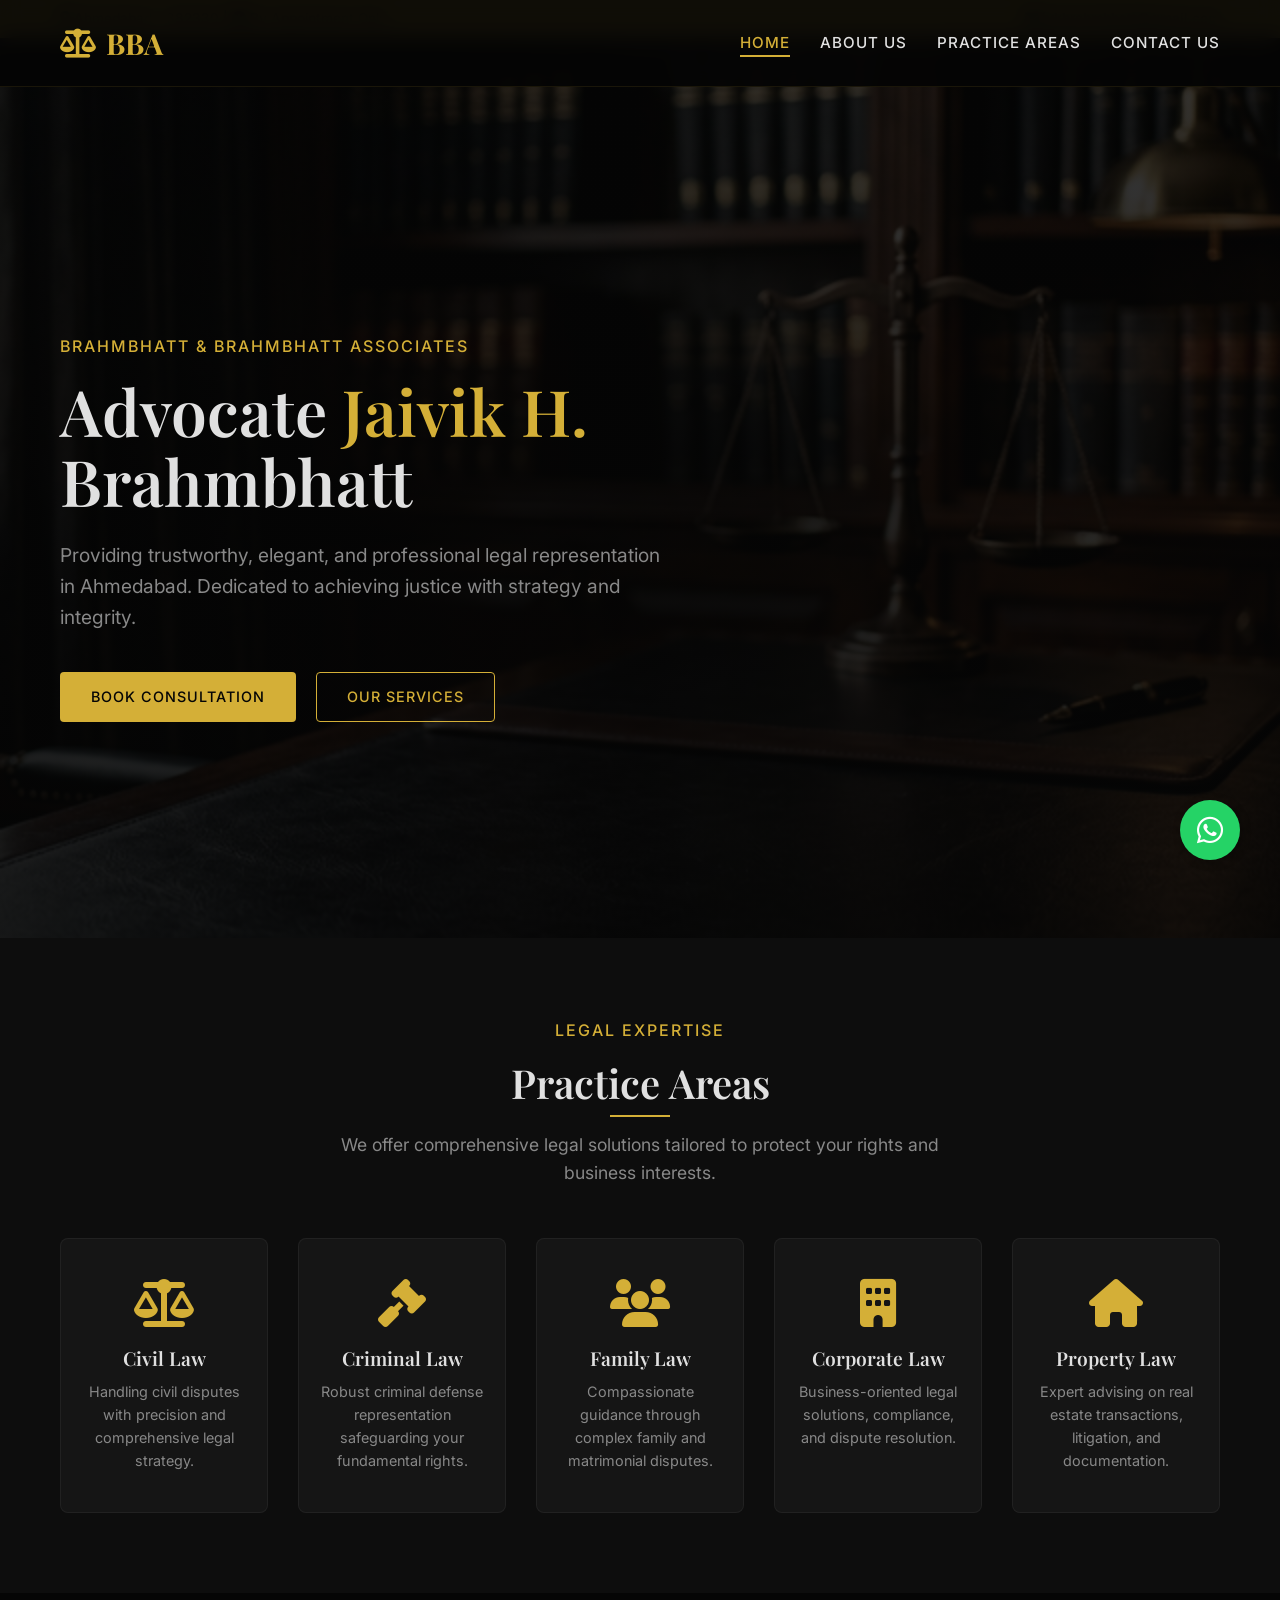
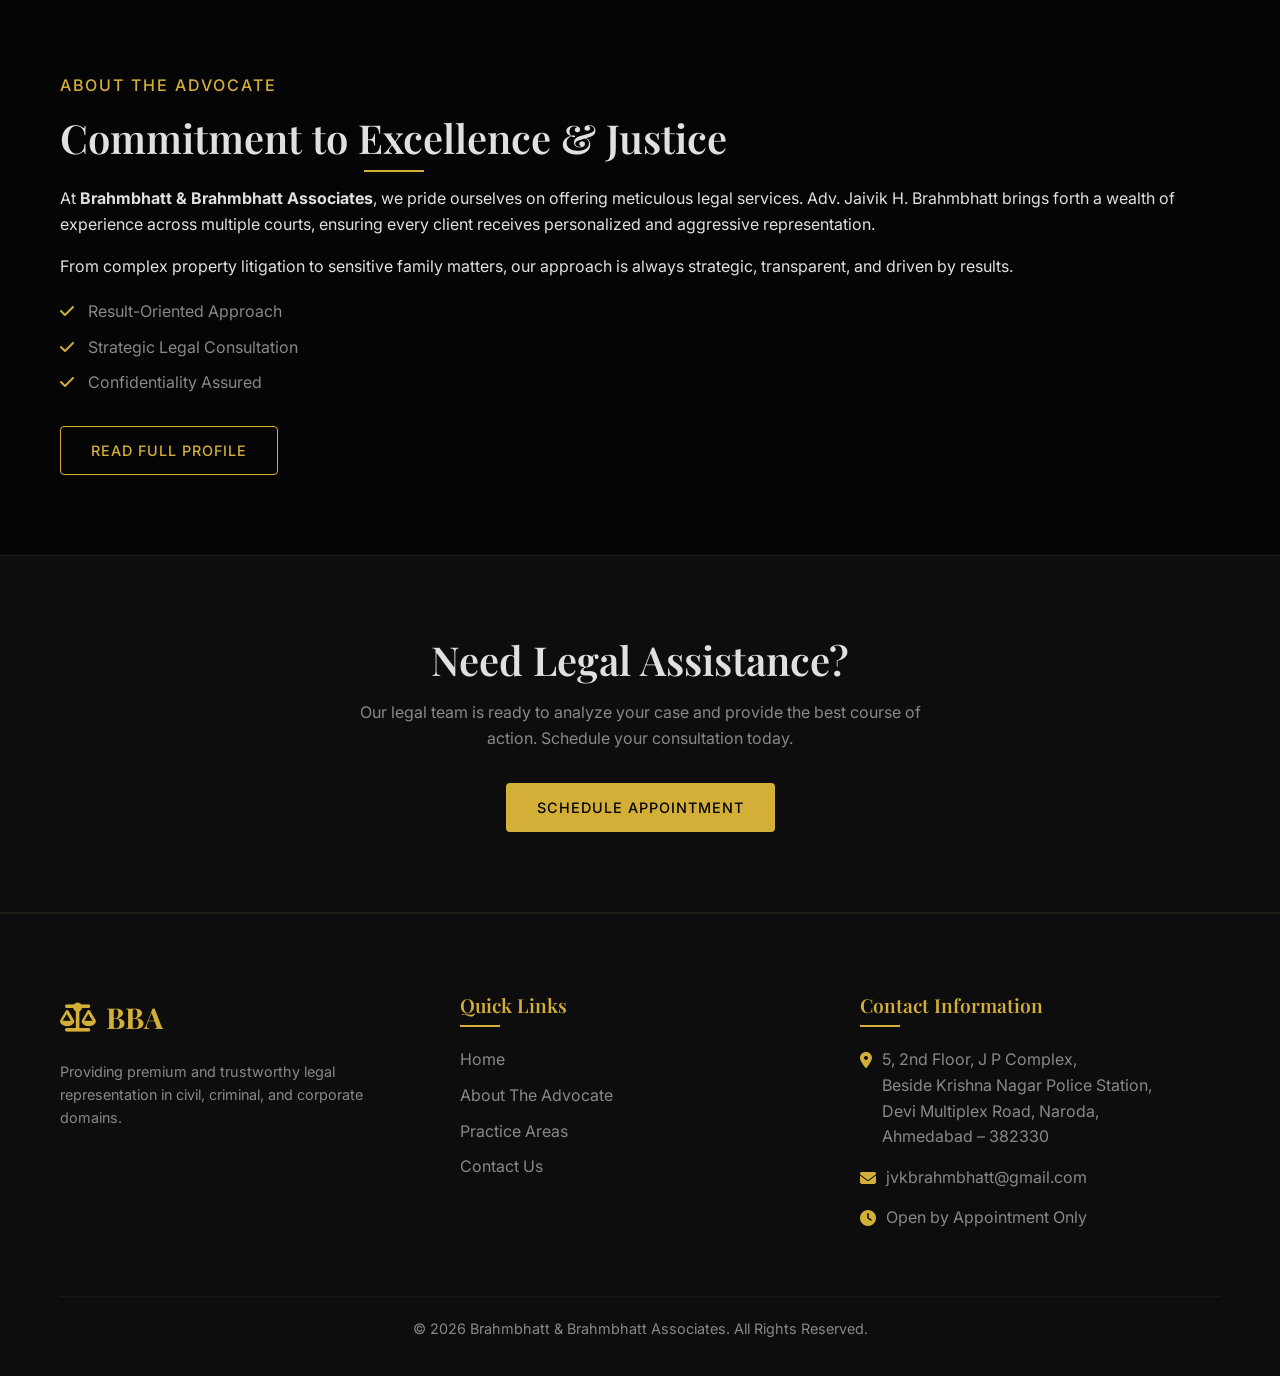
==== index.html @ 7a40feb2 "Add files via upload" ====
<!DOCTYPE html>
<html lang="en">
<head>
    <meta charset="UTF-8">
    <meta name="viewport" content="width=device-width, initial-scale=1.0">
    <meta name="description" content="Brahmbhatt & Brahmbhatt Associates - Professional Legal Services by Adv. Jaivik H. Brahmbhatt in Ahmedabad.">
    <title>Advocate Jaivik H. Brahmbhatt | Brahmbhatt & Brahmbhatt Associates</title>
    <!-- Font Awesome for Icons -->
    <link rel="stylesheet" href="https://cdnjs.cloudflare.com/ajax/libs/font-awesome/6.4.0/css/all.min.css">
    <link rel="stylesheet" href="css/style.css">
</head>
<body>

    <!-- Top Action Bar -->
    <div class="top-action-bar">
        <div class="container">
            <div class="contact-info">
                <i class="fas fa-map-marker-alt"></i> Ahmedabad - 382330 | 
                <i class="fas fa-clock"></i> By Appointment Only
            </div>
            <div class="contact-links">
                <a href="mailto:jvkbrahmbhatt@gmail.com"><i class="fas fa-envelope"></i> jvkbrahmbhatt@gmail.com</a>
            </div>
        </div>
    </div>

    <!-- Header Navigation -->
    <header class="header">
        <div class="container nav-container">
            <a href="index.html" class="logo">
                <!-- Fallback Text logo if image fails -->
                <i class="fas fa-balance-scale"></i> BBA
            </a>
            <button class="mobile-menu-btn">
                <i class="fas fa-bars"></i>
            </button>
            <ul class="nav-links">
                <li><a href="index.html" class="active">Home</a></li>
                <li><a href="about.html">About Us</a></li>
                <li><a href="services.html">Practice Areas</a></li>
                <li><a href="contact.html">Contact Us</a></li>
            </ul>
        </div>
    </header>

    <!-- Hero Section -->
    <section class="hero" id="home">
        <div class="container">
            <div class="hero-content fade-in">
                <span class="hero-subtitle">Brahmbhatt & Brahmbhatt Associates</span>
                <h1 class="hero-title">Advocate <span>Jaivik H.</span> Brahmbhatt</h1>
                <p class="hero-desc">Providing trustworthy, elegant, and professional legal representation in Ahmedabad. Dedicated to achieving justice with strategy and integrity.</p>
                <div class="hero-buttons">
                    <a href="contact.html" class="btn btn-primary">Book Consultation</a>
                    <a href="services.html" class="btn btn-outline">Our Services</a>
                </div>
            </div>
        </div>
    </section>

    <!-- Practice Areas Container -->
    <section class="section-padding bg-darker" id="practice-areas">
        <div class="container">
            <div class="text-center fade-in">
                <span class="hero-subtitle">Legal Expertise</span>
                <h2 class="section-title">Practice Areas</h2>
                <p class="section-subtitle">We offer comprehensive legal solutions tailored to protect your rights and business interests.</p>
            </div>
            
            <div class="practice-grid fade-in">
                <div class="practice-card">
                    <i class="fas fa-scale-balanced practice-icon"></i>
                    <h3>Civil Law</h3>
                    <p>Handling civil disputes with precision and comprehensive legal strategy.</p>
                </div>
                <div class="practice-card">
                    <i class="fas fa-gavel practice-icon"></i>
                    <h3>Criminal Law</h3>
                    <p>Robust criminal defense representation safeguarding your fundamental rights.</p>
                </div>
                <div class="practice-card">
                    <i class="fas fa-users practice-icon"></i>
                    <h3>Family Law</h3>
                    <p>Compassionate guidance through complex family and matrimonial disputes.</p>
                </div>
                <div class="practice-card">
                    <i class="fas fa-building practice-icon"></i>
                    <h3>Corporate Law</h3>
                    <p>Business-oriented legal solutions, compliance, and dispute resolution.</p>
                </div>
                <div class="practice-card">
                    <i class="fas fa-home practice-icon"></i>
                    <h3>Property Law</h3>
                    <p>Expert advising on real estate transactions, litigation, and documentation.</p>
                </div>
            </div>
        </div>
    </section>

    <!-- Introduction Section -->
    <section class="section-padding" id="about-preview">
        <div class="container">
            <div class="about-intro fade-in">
                <div class="about-content">
                    <span class="hero-subtitle">About The Advocate</span>
                    <h2 class="section-title">Commitment to Excellence & Justice</h2>
                    <p>At <strong>Brahmbhatt & Brahmbhatt Associates</strong>, we pride ourselves on offering meticulous legal services. Adv. Jaivik H. Brahmbhatt brings forth a wealth of experience across multiple courts, ensuring every client receives personalized and aggressive representation.</p>
                    <p>From complex property litigation to sensitive family matters, our approach is always strategic, transparent, and driven by results.</p>
                    
                    <ul style="list-style: none; margin: 20px 0; color: var(--text-muted);">
                        <li style="margin-bottom: 10px;"><i class="fas fa-check text-gold" style="margin-right: 10px;"></i> Result-Oriented Approach</li>
                        <li style="margin-bottom: 10px;"><i class="fas fa-check text-gold" style="margin-right: 10px;"></i> Strategic Legal Consultation</li>
                        <li style="margin-bottom: 10px;"><i class="fas fa-check text-gold" style="margin-right: 10px;"></i> Confidentiality Assured</li>
                    </ul>
                    <a href="about.html" class="btn btn-outline" style="margin-top: 10px;">Read Full Profile</a>
                </div>
            </div>
        </div>
    </section>

    <!-- Call to Action -->
    <section class="section-padding bg-darker text-center" style="border-top: 1px solid rgba(212,175,55,0.1); border-bottom: 1px solid rgba(212,175,55,0.1);">
        <div class="container fade-in">
            <h2 style="font-size: 2.5rem; margin-bottom: 1rem;">Need Legal Assistance?</h2>
            <p style="color: var(--text-muted); margin-bottom: 2rem; max-width: 600px; margin-left: auto; margin-right: auto;">Our legal team is ready to analyze your case and provide the best course of action. Schedule your consultation today.</p>
            <a href="contact.html" class="btn btn-primary">Schedule Appointment</a>
        </div>
    </section>

    <!-- Footer -->
    <footer class="footer">
        <div class="container">
            <div class="footer-grid">
                <div class="footer-col">
                    <a href="index.html" class="logo" style="margin-bottom: 20px;">
                        <i class="fas fa-balance-scale"></i> BBA
                    </a>
                    <p style="color: var(--text-muted); font-size: 0.9rem;">Providing premium and trustworthy legal representation in civil, criminal, and corporate domains.</p>
                </div>
                
                <div class="footer-col">
                    <h4>Quick Links</h4>
                    <ul class="footer-links">
                        <li><a href="index.html">Home</a></li>
                        <li><a href="about.html">About The Advocate</a></li>
                        <li><a href="services.html">Practice Areas</a></li>
                        <li><a href="contact.html">Contact Us</a></li>
                    </ul>
                </div>
                
                <div class="footer-col footer-contact">
                    <h4>Contact Information</h4>
                    <p><i class="fas fa-map-marker-alt"></i> <span>5, 2nd Floor, J P Complex,<br>Beside Krishna Nagar Police Station,<br>Devi Multiplex Road, Naroda,<br>Ahmedabad – 382330</span></p>
                    <p><i class="fas fa-envelope"></i> <a href="mailto:jvkbrahmbhatt@gmail.com" style="color: var(--text-muted);">jvkbrahmbhatt@gmail.com</a></p>
                    <p><i class="fas fa-clock"></i> <span>Open by Appointment Only</span></p>
                </div>
            </div>
            
            <div class="footer-bottom">
                <p>&copy; 2026 Brahmbhatt & Brahmbhatt Associates. All Rights Reserved.</p>
            </div>
        </div>
    </footer>

    <!-- WhatsApp Floating Button -->
    <a href="https://wa.me/919909555535?text=Hello,%20I%20would%20like%20to%20book%20a%20legal%20consultation." class="whatsapp-float" target="_blank" title="Chat on WhatsApp">
        <i class="fab fa-whatsapp"></i>
    </a>

    <!-- Scripts -->
    <script src="js/main.js"></script>
</body>
</html>
---- css/style.css ----
/* Base Reset and Fonts */
@import url('https://fonts.googleapis.com/css2?family=Inter:wght@300;400;500;600&family=Playfair+Display:ital,wght@0,400;0,600;0,700;1,400&display=swap');

:root {
  --primary-gold: #d4af37; /* Classic Gold */
  --dark-gold: #ab8b29;
  --light-gold: #f2e2a9;
  
  --bg-black: #050505;
  --bg-darker: #0d0d0d;
  --bg-dark: #151515;
  --bg-light: #f8f8f8;
  
  --text-light: #e0e0e0;
  --text-dark: #222222;
  --text-muted: #888888;
  
  --font-heading: 'Playfair Display', serif;
  --font-body: 'Inter', sans-serif;

  --transition: all 0.3s ease;
}

* {
  margin: 0;
  padding: 0;
  box-sizing: border-box;
}

html {
  scroll-behavior: smooth;
}

body {
  font-family: var(--font-body);
  background-color: var(--bg-black);
  color: var(--text-light);
  line-height: 1.6;
}

h1, h2, h3, h4, h5, h6 {
  font-family: var(--font-heading);
  font-weight: 600;
  color: var(--text-light);
  line-height: 1.2;
  margin-bottom: 1rem;
}

p {
  margin-bottom: 1rem;
}

a {
  text-decoration: none;
  color: var(--primary-gold);
  transition: var(--transition);
}

a:hover {
  color: var(--dark-gold);
}

img {
  max-width: 100%;
  height: auto;
}

/* Utilities */
.container {
  width: 100%;
  max-width: 1200px;
  margin: 0 auto;
  padding: 0 20px;
}

.text-center { text-align: center; }
.text-gold { color: var(--primary-gold); }

.section-padding {
  padding: 80px 0;
}

.bg-darker {
  background-color: var(--bg-darker);
}

/* Typography Enhancements */
.section-title {
  font-size: 2.5rem;
  margin-bottom: 1.5rem;
  position: relative;
  display: inline-block;
}

.section-title::after {
  content: '';
  position: absolute;
  bottom: -10px;
  left: 50%;
  transform: translateX(-50%);
  width: 60px;
  height: 2px;
  background-color: var(--primary-gold);
}

.section-subtitle {
  color: var(--text-muted);
  font-size: 1.1rem;
  margin-bottom: 3rem;
  max-width: 600px;
  margin-left: auto;
  margin-right: auto;
}

/* Buttons */
.btn {
  display: inline-block;
  padding: 12px 30px;
  font-family: var(--font-body);
  font-weight: 500;
  text-transform: uppercase;
  letter-spacing: 1px;
  font-size: 0.9rem;
  cursor: pointer;
  border-radius: 4px;
  transition: var(--transition);
  border: 1px solid transparent;
}

.btn-primary {
  background-color: var(--primary-gold);
  color: var(--bg-black);
}

.btn-primary:hover {
  background-color: transparent;
  border-color: var(--primary-gold);
  color: var(--primary-gold);
}

.btn-outline {
  background-color: transparent;
  border-color: var(--primary-gold);
  color: var(--primary-gold);
}

.btn-outline:hover {
  background-color: var(--primary-gold);
  color: var(--bg-black);
}

/* Header & Navigation */
.header {
  position: fixed;
  top: 0;
  left: 0;
  width: 100%;
  padding: 20px 0;
  z-index: 1000;
  transition: var(--transition);
  background-color: rgba(5, 5, 5, 0.95);
  backdrop-filter: blur(10px);
  border-bottom: 1px solid rgba(212, 175, 55, 0.1);
}

.header.scrolled {
  padding: 15px 0;
  box-shadow: 0 5px 20px rgba(0, 0, 0, 0.5);
}

.nav-container {
  display: flex;
  justify-content: space-between;
  align-items: center;
}

.logo {
  font-family: var(--font-heading);
  font-size: 1.8rem;
  font-weight: 700;
  color: var(--primary-gold);
  display: flex;
  align-items: center;
  gap: 10px;
}

.logo img {
  height: 40px;
  /* If logo isn't provided or loads slowly, styling acts as fallback */
}

.nav-links {
  display: flex;
  list-style: none;
  gap: 30px;
}

.nav-links li a {
  color: var(--text-light);
  font-size: 0.95rem;
  font-weight: 500;
  text-transform: uppercase;
  letter-spacing: 1px;
  position: relative;
}

.nav-links li a::after {
  content: '';
  position: absolute;
  bottom: -5px;
  left: 0;
  width: 0;
  height: 2px;
  background-color: var(--primary-gold);
  transition: var(--transition);
}

.nav-links li a:hover::after,
.nav-links li a.active::after {
  width: 100%;
}

.nav-links li a:hover,
.nav-links li a.active {
  color: var(--primary-gold);
}

/* Mobile Menu Toggle */
.mobile-menu-btn {
  display: none;
  background: none;
  border: none;
  color: var(--primary-gold);
  font-size: 1.5rem;
  cursor: pointer;
}

/* CTA and Action Bar */
.top-action-bar {
  background-color: var(--primary-gold);
  color: var(--bg-black);
  padding: 8px 0;
  font-size: 0.85rem;
  font-weight: 500;
}

.top-action-bar .container {
  display: flex;
  justify-content: space-between;
  align-items: center;
}

.top-action-bar a {
  color: var(--bg-black);
  font-weight: 600;
}

/* Hero Section */
.hero {
  height: 100vh;
  display: flex;
  align-items: center;
  position: relative;
  padding-top: 80px; /* Offset for header */
  background: linear-gradient(rgba(5, 5, 5, 0.8), rgba(5, 5, 5, 0.9)), url('../img/hero-bg.jpg') center/cover no-repeat;
}

.hero-content {
  max-width: 800px;
}

.hero-subtitle {
  color: var(--primary-gold);
  text-transform: uppercase;
  letter-spacing: 2px;
  font-size: 1rem;
  font-weight: 500;
  margin-bottom: 1rem;
  display: block;
}

.hero-title {
  font-size: 4rem;
  margin-bottom: 1.5rem;
  line-height: 1.1;
}

.hero-title span {
  color: var(--primary-gold);
}

.hero-desc {
  font-size: 1.2rem;
  color: var(--text-muted);
  margin-bottom: 2.5rem;
  max-width: 600px;
}

.hero-buttons {
  display: flex;
  gap: 20px;
}

/* Practice Areas Grid */
.practice-grid {
  display: grid;
  grid-template-columns: repeat(auto-fit, minmax(200px, 1fr));
  gap: 30px;
  margin-top: 50px;
}

.practice-card {
  background-color: var(--bg-dark);
  padding: 40px 20px;
  border-radius: 8px;
  text-align: center;
  transition: var(--transition);
  border: 1px solid rgba(255,255,255,0.05);
}

.practice-card:hover {
  transform: translateY(-10px);
  border-color: var(--primary-gold);
  box-shadow: 0 10px 30px rgba(212, 175, 55, 0.1);
}

.practice-icon {
  font-size: 3rem;
  margin-bottom: 20px;
  display: inline-block;
  color: var(--primary-gold);
}

.practice-card h3 {
  font-size: 1.2rem;
  margin-bottom: 10px;
}

.practice-card p {
  color: var(--text-muted);
  font-size: 0.9rem;
  margin-bottom: 0;
}

/* About Intro Section */
.about-intro {
  display: flex;
  align-items: center;
  gap: 60px;
}

.about-image {
  flex: 1;
  position: relative;
}

.about-image img {
  border-radius: 8px;
  box-shadow: 20px 20px 0 var(--bg-dark), 20px 20px 0 2px var(--primary-gold);
}

.about-content {
  flex: 1;
}

/* Footer */
.footer {
  background-color: var(--bg-darker);
  padding: 80px 0 20px;
  border-top: 1px solid rgba(255,255,255,0.05);
}

.footer-grid {
  display: grid;
  grid-template-columns: repeat(auto-fit, minmax(250px, 1fr));
  gap: 40px;
  margin-bottom: 50px;
}

.footer-col h4 {
  color: var(--primary-gold);
  font-size: 1.2rem;
  margin-bottom: 20px;
  position: relative;
  padding-bottom: 10px;
}

.footer-col h4::after {
  content: '';
  position: absolute;
  bottom: 0;
  left: 0;
  width: 40px;
  height: 2px;
  background-color: var(--primary-gold);
}

.footer-links {
  list-style: none;
}

.footer-links li {
  margin-bottom: 10px;
}

.footer-links li a {
  color: var(--text-muted);
}

.footer-links li a:hover {
  color: var(--primary-gold);
  padding-left: 5px;
}

.footer-contact p {
  color: var(--text-muted);
  margin-bottom: 15px;
  display: flex;
  align-items: flex-start;
  gap: 10px;
}

.footer-contact i {
  color: var(--primary-gold);
  margin-top: 5px;
}

.footer-bottom {
  text-align: center;
  padding-top: 20px;
  border-top: 1px solid rgba(255,255,255,0.05);
  color: var(--text-muted);
  font-size: 0.9rem;
}

/* Floating WhatsApp Button */
.whatsapp-float {
  position: fixed;
  width: 60px;
  height: 60px;
  bottom: 40px;
  right: 40px;
  background-color: #25d366;
  color: #FFF;
  border-radius: 50px;
  text-align: center;
  font-size: 30px;
  box-shadow: 2px 2px 10px rgba(0,0,0,0.3);
  z-index: 1000;
  display: flex;
  align-items: center;
  justify-content: center;
  transition: var(--transition);
}

.whatsapp-float:hover {
  background-color: #20b858;
  color: #fff;
  transform: scale(1.1);
}

/* Responsive */
@media (max-width: 992px) {
  .hero-title { font-size: 3rem; }
  .about-intro { flex-direction: column; }
  .about-image img { box-shadow: 10px 10px 0 var(--bg-dark), 10px 10px 0 2px var(--primary-gold); }
}

@media (max-width: 768px) {
  .top-action-bar { display: none; }
  .header { padding: 15px 0; }
  
  .mobile-menu-btn { display: block; }
  
  .nav-links {
    position: fixed;
    top: 70px;
    left: -100%;
    width: 100%;
    height: calc(100vh - 70px);
    background-color: var(--bg-black);
    flex-direction: column;
    align-items: center;
    justify-content: center;
    transition: 0.4s ease-in-out;
  }
  
  .nav-links.active {
    left: 0;
  }
  
  .hero-title { font-size: 2.5rem; }
  .hero-buttons { flex-direction: column; }
  
  .section-padding { padding: 60px 0; }
  
  .whatsapp-float { bottom: 20px; right: 20px; width: 50px; height: 50px; font-size: 25px; }
}
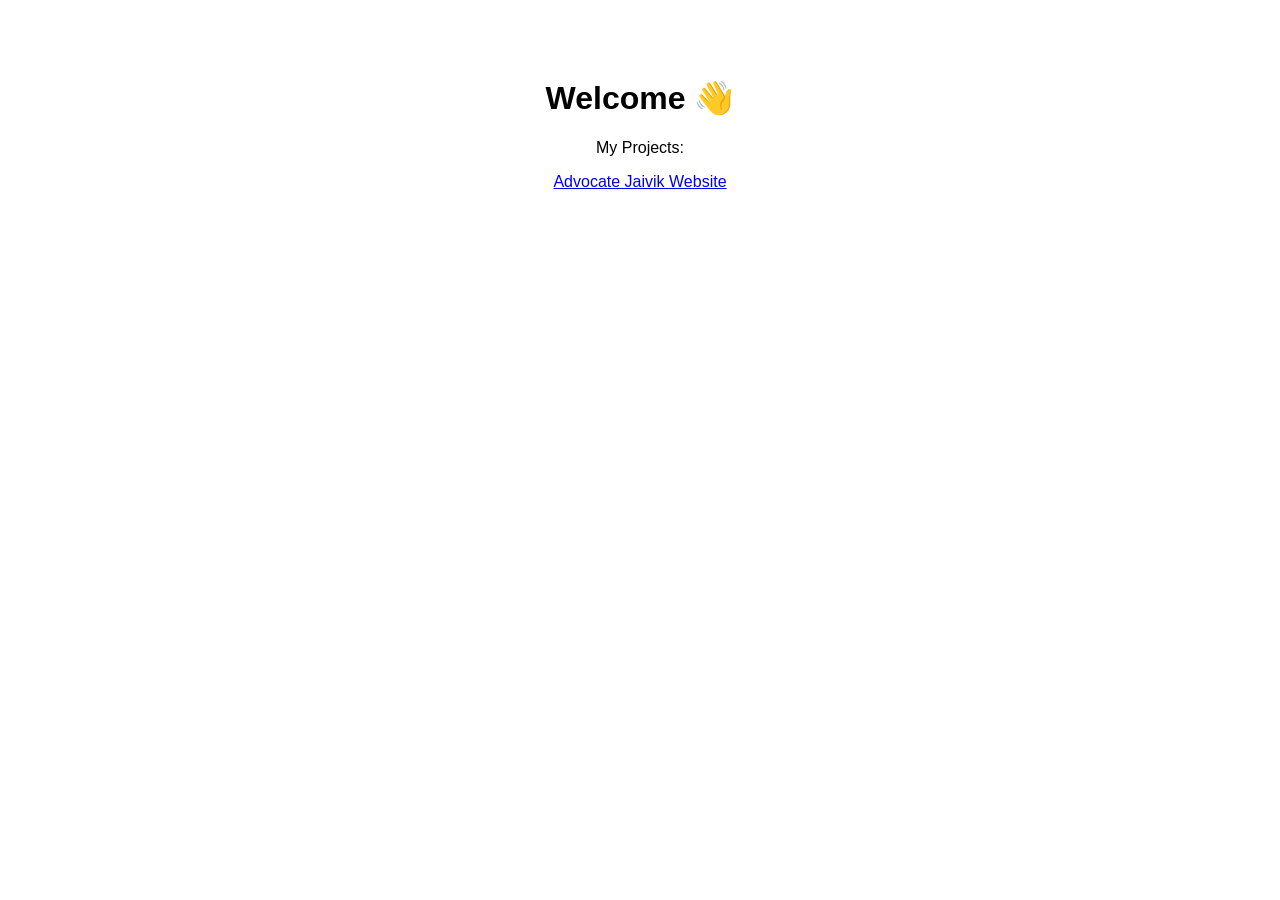
==== commit 48079de0: "Create index.html" ====
--- a/index.html
+++ b/index.html
@@ -1,173 +1,17 @@
 <!DOCTYPE html>
-<html lang="en">
+
+<html>
 <head>
-    <meta charset="UTF-8">
-    <meta name="viewport" content="width=device-width, initial-scale=1.0">
-    <meta name="description" content="Brahmbhatt & Brahmbhatt Associates - Professional Legal Services by Adv. Jaivik H. Brahmbhatt in Ahmedabad.">
-    <title>Advocate Jaivik H. Brahmbhatt | Brahmbhatt & Brahmbhatt Associates</title>
-    <!-- Font Awesome for Icons -->
-    <link rel="stylesheet" href="https://cdnjs.cloudflare.com/ajax/libs/font-awesome/6.4.0/css/all.min.css">
-    <link rel="stylesheet" href="css/style.css">
+  <title>My Portfolio</title>
 </head>
-<body>
+<body style="text-align:center; font-family:Arial; padding:50px;">
 
-    <!-- Top Action Bar -->
-    <div class="top-action-bar">
-        <div class="container">
-            <div class="contact-info">
-                <i class="fas fa-map-marker-alt"></i> Ahmedabad - 382330 | 
-                <i class="fas fa-clock"></i> By Appointment Only
-            </div>
-            <div class="contact-links">
-                <a href="mailto:jvkbrahmbhatt@gmail.com"><i class="fas fa-envelope"></i> jvkbrahmbhatt@gmail.com</a>
-            </div>
-        </div>
-    </div>
+  <h1>Welcome 👋</h1>
+  <p>My Projects:</p>
 
-    <!-- Header Navigation -->
-    <header class="header">
-        <div class="container nav-container">
-            <a href="index.html" class="logo">
-                <!-- Fallback Text logo if image fails -->
-                <i class="fas fa-balance-scale"></i> BBA
-            </a>
-            <button class="mobile-menu-btn">
-                <i class="fas fa-bars"></i>
-            </button>
-            <ul class="nav-links">
-                <li><a href="index.html" class="active">Home</a></li>
-                <li><a href="about.html">About Us</a></li>
-                <li><a href="services.html">Practice Areas</a></li>
-                <li><a href="contact.html">Contact Us</a></li>
-            </ul>
-        </div>
-    </header>
+  <a href="https://vishwarao.github.io/advocate-jaivik/">
+    Advocate Jaivik Website
+  </a>
 
-    <!-- Hero Section -->
-    <section class="hero" id="home">
-        <div class="container">
-            <div class="hero-content fade-in">
-                <span class="hero-subtitle">Brahmbhatt & Brahmbhatt Associates</span>
-                <h1 class="hero-title">Advocate <span>Jaivik H.</span> Brahmbhatt</h1>
-                <p class="hero-desc">Providing trustworthy, elegant, and professional legal representation in Ahmedabad. Dedicated to achieving justice with strategy and integrity.</p>
-                <div class="hero-buttons">
-                    <a href="contact.html" class="btn btn-primary">Book Consultation</a>
-                    <a href="services.html" class="btn btn-outline">Our Services</a>
-                </div>
-            </div>
-        </div>
-    </section>
-
-    <!-- Practice Areas Container -->
-    <section class="section-padding bg-darker" id="practice-areas">
-        <div class="container">
-            <div class="text-center fade-in">
-                <span class="hero-subtitle">Legal Expertise</span>
-                <h2 class="section-title">Practice Areas</h2>
-                <p class="section-subtitle">We offer comprehensive legal solutions tailored to protect your rights and business interests.</p>
-            </div>
-            
-            <div class="practice-grid fade-in">
-                <div class="practice-card">
-                    <i class="fas fa-scale-balanced practice-icon"></i>
-                    <h3>Civil Law</h3>
-                    <p>Handling civil disputes with precision and comprehensive legal strategy.</p>
-                </div>
-                <div class="practice-card">
-                    <i class="fas fa-gavel practice-icon"></i>
-                    <h3>Criminal Law</h3>
-                    <p>Robust criminal defense representation safeguarding your fundamental rights.</p>
-                </div>
-                <div class="practice-card">
-                    <i class="fas fa-users practice-icon"></i>
-                    <h3>Family Law</h3>
-                    <p>Compassionate guidance through complex family and matrimonial disputes.</p>
-                </div>
-                <div class="practice-card">
-                    <i class="fas fa-building practice-icon"></i>
-                    <h3>Corporate Law</h3>
-                    <p>Business-oriented legal solutions, compliance, and dispute resolution.</p>
-                </div>
-                <div class="practice-card">
-                    <i class="fas fa-home practice-icon"></i>
-                    <h3>Property Law</h3>
-                    <p>Expert advising on real estate transactions, litigation, and documentation.</p>
-                </div>
-            </div>
-        </div>
-    </section>
-
-    <!-- Introduction Section -->
-    <section class="section-padding" id="about-preview">
-        <div class="container">
-            <div class="about-intro fade-in">
-                <div class="about-content">
-                    <span class="hero-subtitle">About The Advocate</span>
-                    <h2 class="section-title">Commitment to Excellence & Justice</h2>
-                    <p>At <strong>Brahmbhatt & Brahmbhatt Associates</strong>, we pride ourselves on offering meticulous legal services. Adv. Jaivik H. Brahmbhatt brings forth a wealth of experience across multiple courts, ensuring every client receives personalized and aggressive representation.</p>
-                    <p>From complex property litigation to sensitive family matters, our approach is always strategic, transparent, and driven by results.</p>
-                    
-                    <ul style="list-style: none; margin: 20px 0; color: var(--text-muted);">
-                        <li style="margin-bottom: 10px;"><i class="fas fa-check text-gold" style="margin-right: 10px;"></i> Result-Oriented Approach</li>
-                        <li style="margin-bottom: 10px;"><i class="fas fa-check text-gold" style="margin-right: 10px;"></i> Strategic Legal Consultation</li>
-                        <li style="margin-bottom: 10px;"><i class="fas fa-check text-gold" style="margin-right: 10px;"></i> Confidentiality Assured</li>
-                    </ul>
-                    <a href="about.html" class="btn btn-outline" style="margin-top: 10px;">Read Full Profile</a>
-                </div>
-            </div>
-        </div>
-    </section>
-
-    <!-- Call to Action -->
-    <section class="section-padding bg-darker text-center" style="border-top: 1px solid rgba(212,175,55,0.1); border-bottom: 1px solid rgba(212,175,55,0.1);">
-        <div class="container fade-in">
-            <h2 style="font-size: 2.5rem; margin-bottom: 1rem;">Need Legal Assistance?</h2>
-            <p style="color: var(--text-muted); margin-bottom: 2rem; max-width: 600px; margin-left: auto; margin-right: auto;">Our legal team is ready to analyze your case and provide the best course of action. Schedule your consultation today.</p>
-            <a href="contact.html" class="btn btn-primary">Schedule Appointment</a>
-        </div>
-    </section>
-
-    <!-- Footer -->
-    <footer class="footer">
-        <div class="container">
-            <div class="footer-grid">
-                <div class="footer-col">
-                    <a href="index.html" class="logo" style="margin-bottom: 20px;">
-                        <i class="fas fa-balance-scale"></i> BBA
-                    </a>
-                    <p style="color: var(--text-muted); font-size: 0.9rem;">Providing premium and trustworthy legal representation in civil, criminal, and corporate domains.</p>
-                </div>
-                
-                <div class="footer-col">
-                    <h4>Quick Links</h4>
-                    <ul class="footer-links">
-                        <li><a href="index.html">Home</a></li>
-                        <li><a href="about.html">About The Advocate</a></li>
-                        <li><a href="services.html">Practice Areas</a></li>
-                        <li><a href="contact.html">Contact Us</a></li>
-                    </ul>
-                </div>
-                
-                <div class="footer-col footer-contact">
-                    <h4>Contact Information</h4>
-                    <p><i class="fas fa-map-marker-alt"></i> <span>5, 2nd Floor, J P Complex,<br>Beside Krishna Nagar Police Station,<br>Devi Multiplex Road, Naroda,<br>Ahmedabad – 382330</span></p>
-                    <p><i class="fas fa-envelope"></i> <a href="mailto:jvkbrahmbhatt@gmail.com" style="color: var(--text-muted);">jvkbrahmbhatt@gmail.com</a></p>
-                    <p><i class="fas fa-clock"></i> <span>Open by Appointment Only</span></p>
-                </div>
-            </div>
-            
-            <div class="footer-bottom">
-                <p>&copy; 2026 Brahmbhatt & Brahmbhatt Associates. All Rights Reserved.</p>
-            </div>
-        </div>
-    </footer>
-
-    <!-- WhatsApp Floating Button -->
-    <a href="https://wa.me/919909555535?text=Hello,%20I%20would%20like%20to%20book%20a%20legal%20consultation." class="whatsapp-float" target="_blank" title="Chat on WhatsApp">
-        <i class="fab fa-whatsapp"></i>
-    </a>
-
-    <!-- Scripts -->
-    <script src="js/main.js"></script>
 </body>
 </html>
